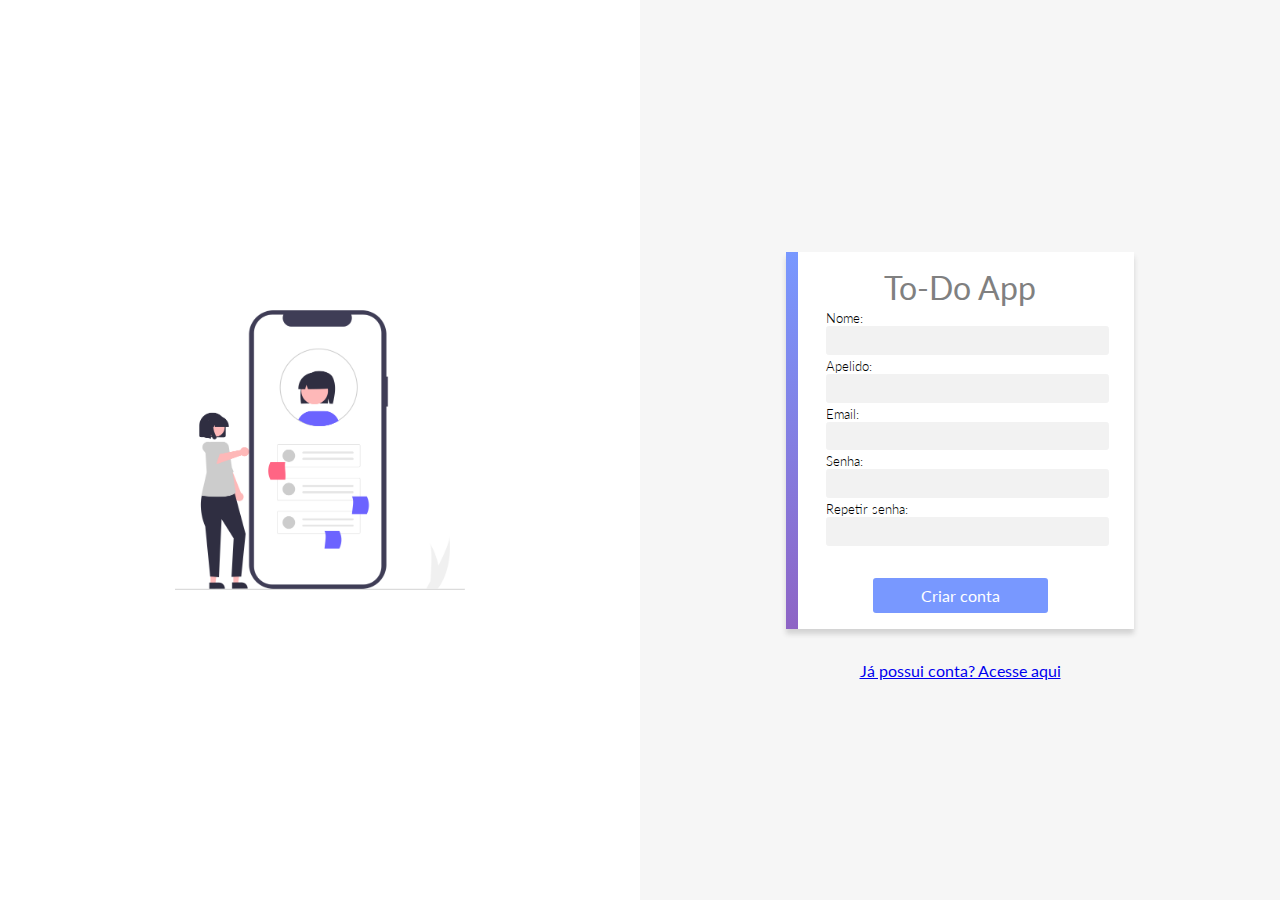
==== signup.html @ 38a7f014 "Ajuste nas tags do Index e signup" ====
<!DOCTYPE html>
<html lang="pt-BR">

<head>
  <meta charset="UTF-8">
  <meta http-equiv="X-UA-Compatible" content="IE=edge">
  <meta name="viewport" content="width=device-width, initial-scale=1.0">
  <link rel="stylesheet" href="styles/acesso.css">
  <title>To-Do App</title>
</head>

<body>

  <div class="left">
    <img src="./assets/pessoa-signup.png" alt="">
  </div>
  <div class="right">
    <form>
      <div class="form-header">
        <p>To-Do App</p>
      </div>

      <fieldset>
        <div class="campos">
          <label> Nome: </label>
          <input type="text">
          <small></small>
        </div>

        <div class="campos">
          <label> Apelido: </label>
          <input type="text">
          <small></small>
        </div>

        <div class="campos">
          <label> Email: </label>
          <input type="text">
          <small></small>
        </div>

        <div class="campos">
          <label> Senha: </label>
          <input type="password">
          <small></small>
        </div>

        <div class="campos">
          <label> Repetir senha: </label>
          <input type="password">
          <small></small>
        </div>
      </fieldset>

      <button id="botaoSignup">Criar conta</button>

    </form>
    
    <div class="ingressar">
      <a href="index.html">Já possui conta? Acesse aqui</a>
    </div>
  </div>

  <script src="./js/utils.js"></script>
  <script src="./js/signup.js"></script>
</body>

</html>
---- styles/acesso.css ----
@import url('./common.css');

body{
  display: flex;
}

h1 {
  color: rgb(116, 116, 116);
  font-weight: 300;
  margin: .5em 0;
}

form {
  position: relative;
  max-width: 26em;
  background-color: white;
  display: flex;
  align-items: center;
  flex-direction: column;
  margin: 2em auto;
  box-shadow: 0 5px 5px lightgrey;
  padding: 1em 2.5em;
  box-sizing: border-box;
}

form:after {
  position: absolute;
  content: '';
  width: .7em;
  height: 100%;
  top: 0;
  left: 0;
  background: linear-gradient(var(--primary), var(--secondary));
}

fieldset{
  border: none;
  padding: 0;
  margin: 0;
}

input {
  width: 100%;
  padding: .4em .5em;
  background-color: var(--app-grey);
  border: 1px solid var(--app-grey);
  border-radius: .2em;
}

input:focus {
  outline: none;
  border: 1px solid lightgrey;
}

label {
  width: 100%;
  font-weight: 300;
  margin-bottom: -.1em;
  margin-top: 1em;
  font-size: .8em;
}

button {
  padding: .5em 3em;
  background-color: var(--primary);
  color: white;
  margin-top: 2em;
  font-weight: 400;
  font-size: 1em;
}

.form-header {
  color: grey;
  font-size: 2em;
}
.ingressar{
  text-align: center;
}
.left{
  width: 50%;  
  background-color: white;
  text-align: center;
  display: flex;
  align-items: center;
  justify-content: center;
}
.left img{
  width:60%;
}
.right{
  width: 50%;
  display: flex;
  flex-direction: column;
  align-items: center;
  justify-content: center;
}
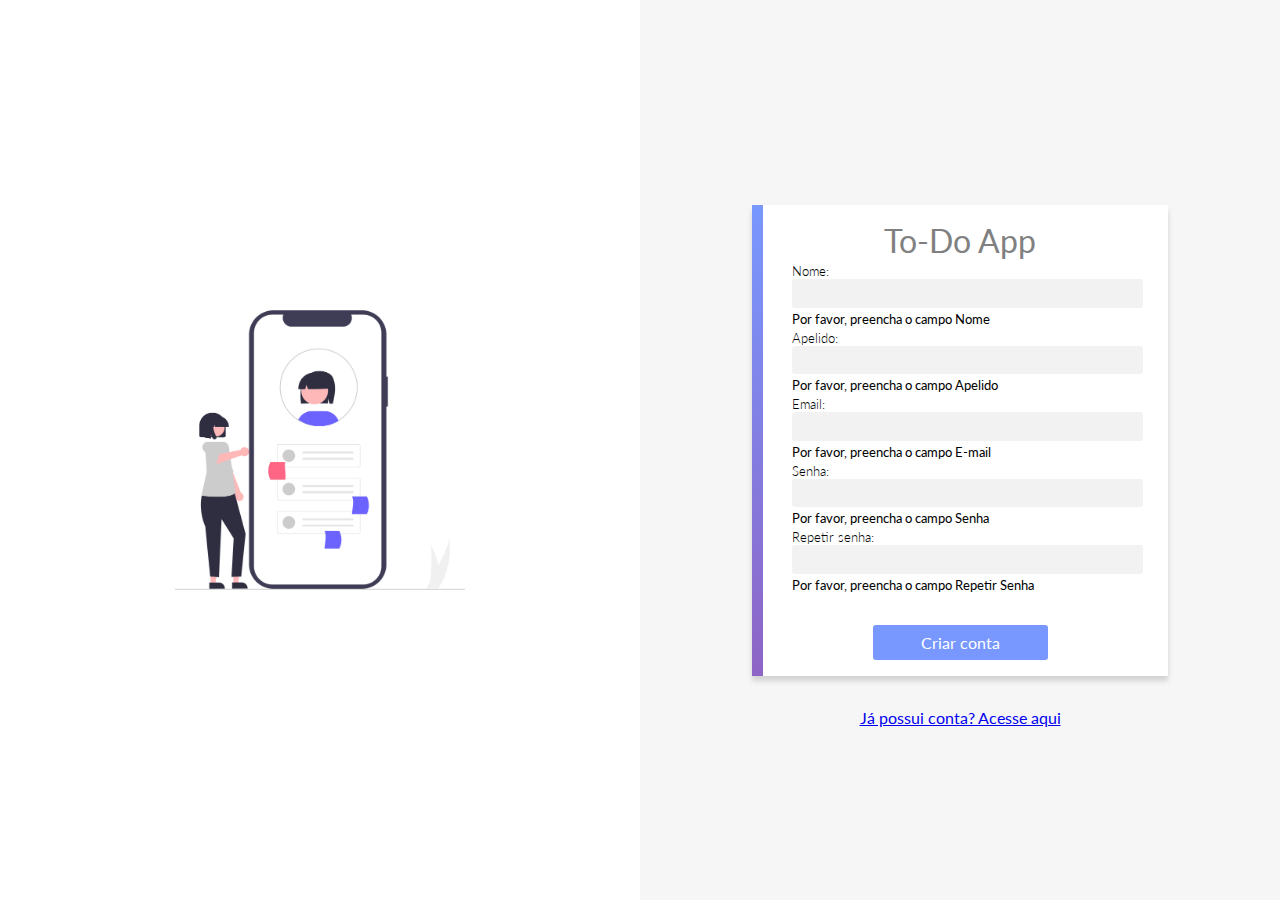
==== commit 8bc2543d: "signup" ====
--- a/signup.html
+++ b/signup.html
@@ -5,7 +5,7 @@
   <meta charset="UTF-8">
   <meta http-equiv="X-UA-Compatible" content="IE=edge">
   <meta name="viewport" content="width=device-width, initial-scale=1.0">
-  <link rel="stylesheet" href="styles/acesso.css">
+  <link rel="stylesheet" href="./styles/acesso.css">
   <title>To-Do App</title>
 </head>
 
@@ -23,32 +23,32 @@
       <fieldset>
         <div class="campos">
           <label> Nome: </label>
-          <input type="text">
-          <small></small>
+          <input type="text" name="nome" id="inputNome" required>
+          <small>Por favor, preencha o campo Nome</small>
         </div>
 
         <div class="campos">
           <label> Apelido: </label>
-          <input type="text">
-          <small></small>
+          <input type="text" name="apelido" id="inputApelido" required>
+          <small>Por favor, preencha o campo Apelido</small>
         </div>
 
         <div class="campos">
           <label> Email: </label>
-          <input type="text">
-          <small></small>
+          <input type="email"  name="email" id="inputEmail" required>
+          <small>Por favor, preencha o campo E-mail</small>
         </div>
 
         <div class="campos">
           <label> Senha: </label>
-          <input type="password">
-          <small></small>
+          <input type="password" name="senha" id="inputSenha" required minlength="3">
+          <small>Por favor, preencha o campo Senha</small>
         </div>
 
         <div class="campos">
           <label> Repetir senha: </label>
-          <input type="password">
-          <small></small>
+          <input type="password" name="confirmaSenha" id="inputConfirmaSenha" required>
+          <small>Por favor, preencha o campo Repetir Senha</small>
         </div>
       </fieldset>
 
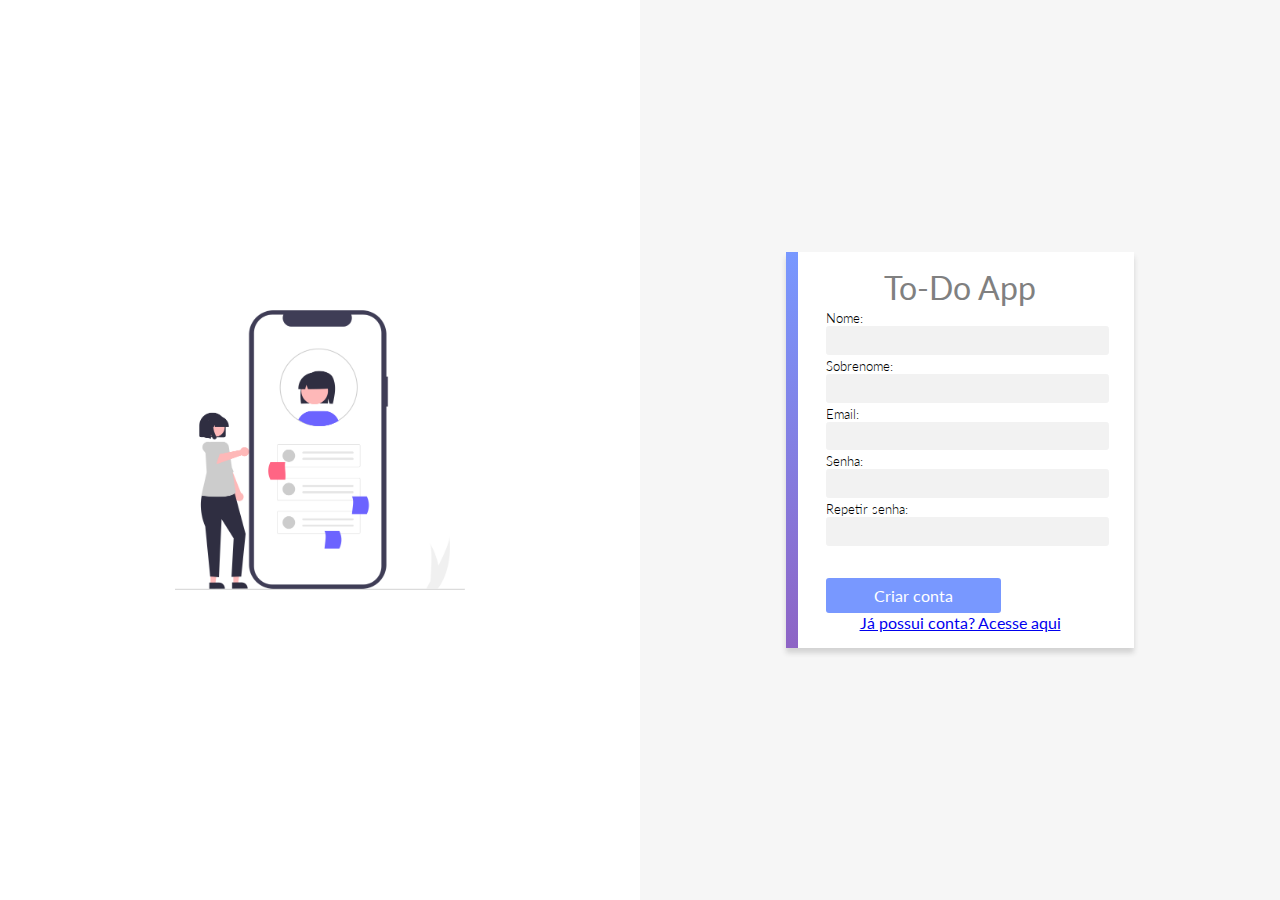
==== commit 77c8e325: "Códigos realizados até a aula 18 de Tasks" ====
--- a/signup.html
+++ b/signup.html
@@ -5,8 +5,14 @@
   <meta charset="UTF-8">
   <meta http-equiv="X-UA-Compatible" content="IE=edge">
   <meta name="viewport" content="width=device-width, initial-scale=1.0">
-  <link rel="stylesheet" href="./styles/acesso.css">
   <title>To-Do App</title>
+
+  <!-- ---------------- estilos compartilhados entre login e signup ---------------- -->
+  <link rel="stylesheet" href="styles/acesso.css">
+
+  <!-- ---------------------- lógica aplicada no registro -------------------- -->
+
+
 </head>
 
 <body>
@@ -23,46 +29,43 @@
       <fieldset>
         <div class="campos">
           <label> Nome: </label>
-          <input type="text" name="nome" id="inputNome" required>
+          <input type="text" name="nome" id="inputNome" required minlength="1">
           <small>Por favor, preencha o campo Nome</small>
         </div>
 
         <div class="campos">
-          <label> Apelido: </label>
-          <input type="text" name="apelido" id="inputApelido" required>
-          <small>Por favor, preencha o campo Apelido</small>
+          <label> Sobrenome: </label>
+          <input type="text" name="sobrenome" id="inputSobrenome" required minlength="3">
+          <small>Por favor, preencha o campo Sobrenome</small>
         </div>
 
         <div class="campos">
           <label> Email: </label>
-          <input type="email"  name="email" id="inputEmail" required>
+          <input type="email" name="email" id="inputEmail" required>
           <small>Por favor, preencha o campo E-mail</small>
         </div>
 
         <div class="campos">
           <label> Senha: </label>
-          <input type="password" name="senha" id="inputSenha" required minlength="3">
-          <small>Por favor, preencha o campo Senha</small>
+          <input type="password" name="senha" id="inputSenha" required minlength="8">
+          <small>A senha deve conter no mínimo 8 digítos</small>
         </div>
 
         <div class="campos">
           <label> Repetir senha: </label>
-          <input type="password" name="confirmaSenha" id="inputConfirmaSenha" required>
+          <input type="password" name="confirmarSenha" id="inputConfirmarSenha" required minlength="8">
           <small>Por favor, preencha o campo Repetir Senha</small>
         </div>
-      </fieldset>
 
-      <button id="botaoSignup">Criar conta</button>
+        <button type="submit" id="botaoSignUp">Criar conta</button>
 
     </form>
-    
     <div class="ingressar">
       <a href="index.html">Já possui conta? Acesse aqui</a>
     </div>
   </div>
-
-  <script src="./js/utils.js"></script>
-  <script src="./js/signup.js"></script>
+  <script src="./scripts/signup.js" type="module"></script>
+  <script src="./scripts/utils.js" type="module"></script>
 </body>
 
 </html>--- a/styles/acesso.css
+++ b/styles/acesso.css
@@ -33,11 +33,6 @@
   background: linear-gradient(var(--primary), var(--secondary));
 }
 
-fieldset{
-  border: none;
-  padding: 0;
-  margin: 0;
-}
 
 input {
   width: 100%;
@@ -93,4 +88,24 @@
   flex-direction: column;
   align-items: center;
   justify-content: center;
-}+}
+
+fieldset{
+  border: none;
+  padding: 0;
+  margin: 0;
+}
+
+.campos small {
+  color: red;
+  display: none;
+  font-size: 12px;
+}
+
+.campos.camposErro input {
+  border-color: red;
+}
+
+.campos.camposErro small {
+  display: block;
+}
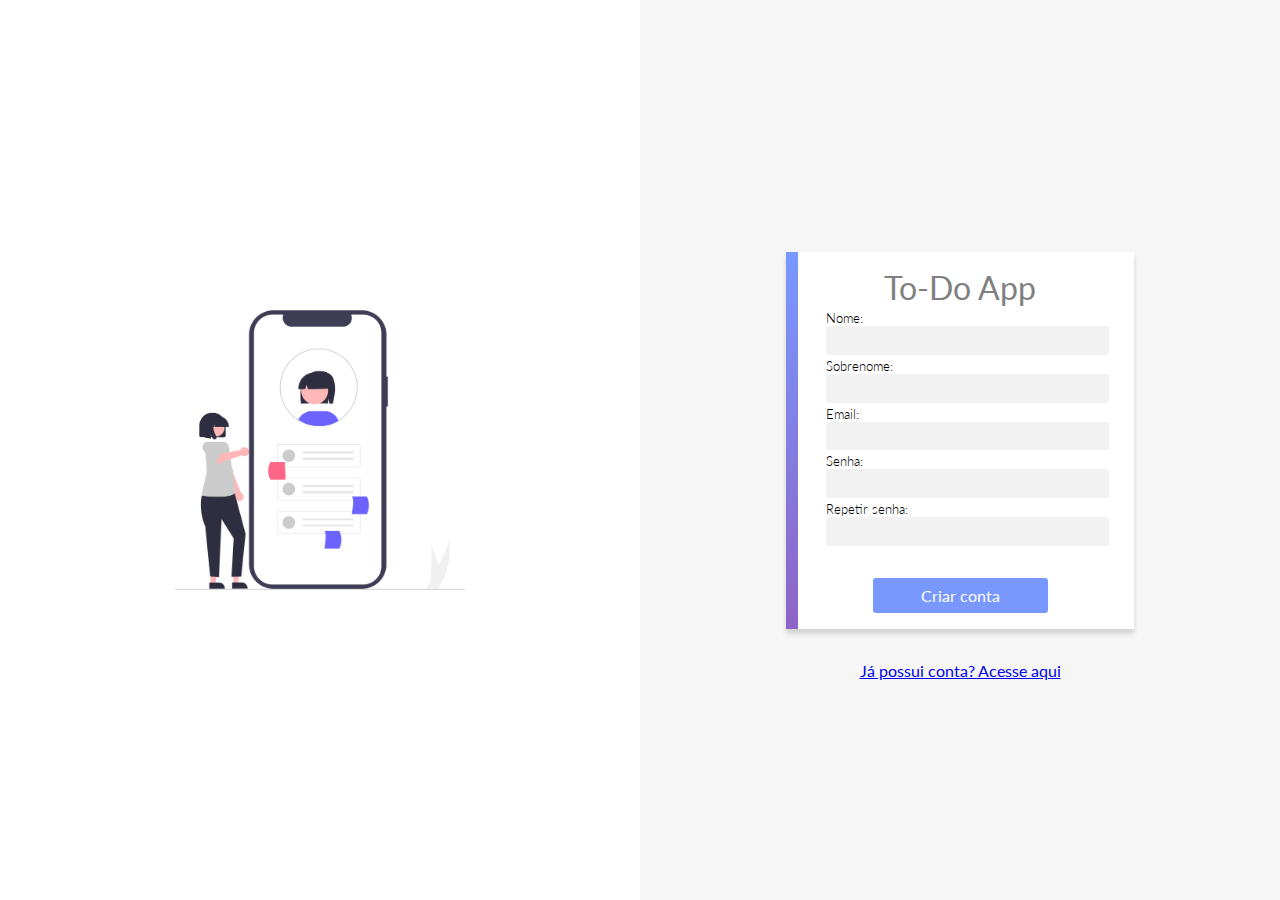
==== commit 5fb0454f: "Signup ok" ====
--- a/signup.html
+++ b/signup.html
@@ -5,14 +5,8 @@
   <meta charset="UTF-8">
   <meta http-equiv="X-UA-Compatible" content="IE=edge">
   <meta name="viewport" content="width=device-width, initial-scale=1.0">
+  <link rel="stylesheet" href="./styles/acesso.css">
   <title>To-Do App</title>
-
-  <!-- ---------------- estilos compartilhados entre login e signup ---------------- -->
-  <link rel="stylesheet" href="styles/acesso.css">
-
-  <!-- ---------------------- lógica aplicada no registro -------------------- -->
-
-
 </head>
 
 <body>
@@ -29,43 +23,46 @@
       <fieldset>
         <div class="campos">
           <label> Nome: </label>
-          <input type="text" name="nome" id="inputNome" required minlength="1">
+          <input type="text" name="nome" id="inputNome" required>
           <small>Por favor, preencha o campo Nome</small>
         </div>
 
         <div class="campos">
           <label> Sobrenome: </label>
-          <input type="text" name="sobrenome" id="inputSobrenome" required minlength="3">
+          <input type="text" name="sobrenome" id="inputSobrenome" required>
           <small>Por favor, preencha o campo Sobrenome</small>
         </div>
 
         <div class="campos">
           <label> Email: </label>
-          <input type="email" name="email" id="inputEmail" required>
+          <input type="email"  name="email" id="inputEmail" required>
           <small>Por favor, preencha o campo E-mail</small>
         </div>
 
         <div class="campos">
           <label> Senha: </label>
-          <input type="password" name="senha" id="inputSenha" required minlength="8">
-          <small>A senha deve conter no mínimo 8 digítos</small>
+          <input type="password" name="senha" id="inputSenha" required minlength="3">
+          <small>Por favor, preencha o campo Senha</small>
         </div>
 
         <div class="campos">
           <label> Repetir senha: </label>
-          <input type="password" name="confirmarSenha" id="inputConfirmarSenha" required minlength="8">
+          <input type="password" name="confirmaSenha" id="inputConfirmaSenha" required>
           <small>Por favor, preencha o campo Repetir Senha</small>
         </div>
+      </fieldset>
 
-        <button type="submit" id="botaoSignUp">Criar conta</button>
+      <button id="botaoSignup">Criar conta</button>
 
     </form>
+    
     <div class="ingressar">
       <a href="index.html">Já possui conta? Acesse aqui</a>
     </div>
   </div>
-  <script src="./scripts/signup.js" type="module"></script>
-  <script src="./scripts/utils.js" type="module"></script>
+
+  <script src="./js/utils.js"></script>
+  <script src="./js/signup.js"></script>
 </body>
 
 </html>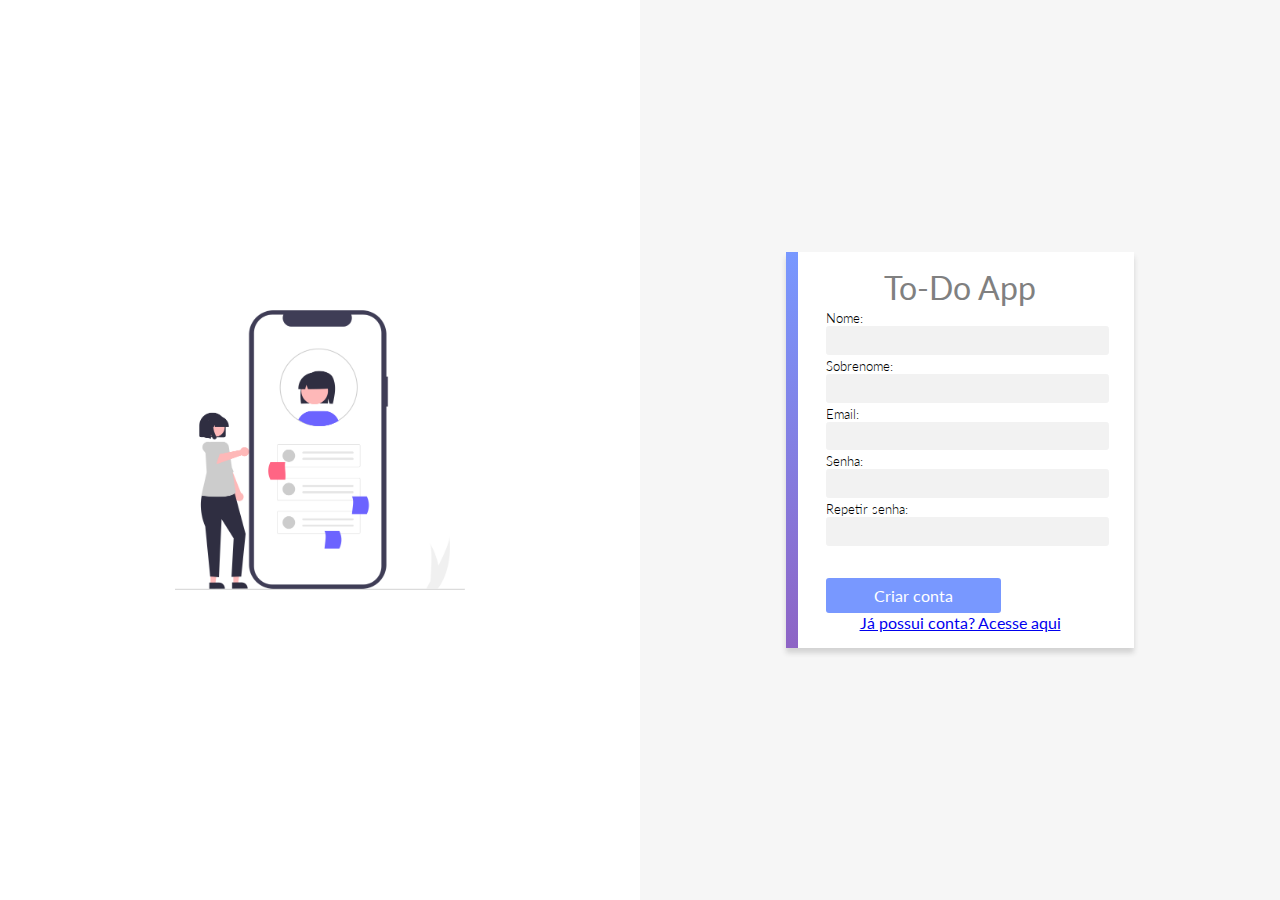
==== commit b42ace47: "Merge branch 'main' of https://github.com/beliciobcardoso/ToDo_Grupo3 into GuiMello" ====
--- a/signup.html
+++ b/signup.html
@@ -5,8 +5,14 @@
   <meta charset="UTF-8">
   <meta http-equiv="X-UA-Compatible" content="IE=edge">
   <meta name="viewport" content="width=device-width, initial-scale=1.0">
-  <link rel="stylesheet" href="./styles/acesso.css">
   <title>To-Do App</title>
+
+  <!-- ---------------- estilos compartilhados entre login e signup ---------------- -->
+  <link rel="stylesheet" href="styles/acesso.css">
+
+  <!-- ---------------------- lógica aplicada no registro -------------------- -->
+
+
 </head>
 
 <body>
@@ -23,46 +29,43 @@
       <fieldset>
         <div class="campos">
           <label> Nome: </label>
-          <input type="text" name="nome" id="inputNome" required>
+          <input type="text" name="nome" id="inputNome" required minlength="1">
           <small>Por favor, preencha o campo Nome</small>
         </div>
 
         <div class="campos">
           <label> Sobrenome: </label>
-          <input type="text" name="sobrenome" id="inputSobrenome" required>
+          <input type="text" name="sobrenome" id="inputSobrenome" required minlength="3">
           <small>Por favor, preencha o campo Sobrenome</small>
         </div>
 
         <div class="campos">
           <label> Email: </label>
-          <input type="email"  name="email" id="inputEmail" required>
+          <input type="email" name="email" id="inputEmail" required>
           <small>Por favor, preencha o campo E-mail</small>
         </div>
 
         <div class="campos">
           <label> Senha: </label>
-          <input type="password" name="senha" id="inputSenha" required minlength="3">
-          <small>Por favor, preencha o campo Senha</small>
+          <input type="password" name="senha" id="inputSenha" required minlength="8">
+          <small>A senha deve conter no mínimo 8 digítos</small>
         </div>
 
         <div class="campos">
           <label> Repetir senha: </label>
-          <input type="password" name="confirmaSenha" id="inputConfirmaSenha" required>
+          <input type="password" name="confirmarSenha" id="inputConfirmarSenha" required minlength="8">
           <small>Por favor, preencha o campo Repetir Senha</small>
         </div>
-      </fieldset>
 
-      <button id="botaoSignup">Criar conta</button>
+        <button type="submit" id="botaoSignUp">Criar conta</button>
 
     </form>
-    
     <div class="ingressar">
       <a href="index.html">Já possui conta? Acesse aqui</a>
     </div>
   </div>
-
-  <script src="./js/utils.js"></script>
-  <script src="./js/signup.js"></script>
+  <script src="./scripts/signup.js" type="module"></script>
+  <script src="./scripts/utils.js" type="module"></script>
 </body>
 
 </html>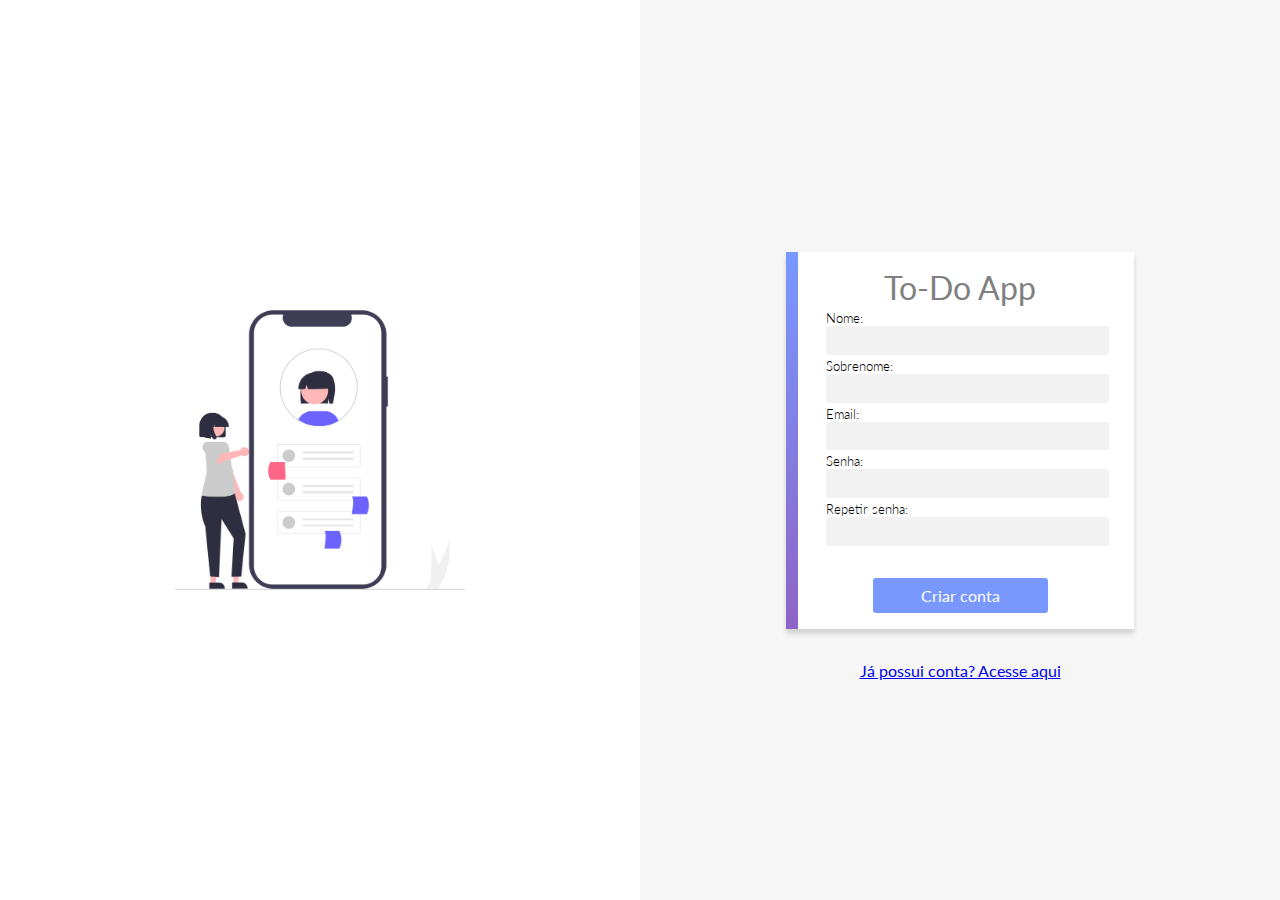
==== commit ae6a1b21: "ococo" ====
--- a/signup.html
+++ b/signup.html
@@ -1,71 +1,96 @@
 <!DOCTYPE html>
 <html lang="pt-BR">
+  <head>
+    <meta charset="UTF-8" />
+    <meta http-equiv="X-UA-Compatible" content="IE=edge" />
+    <meta name="viewport" content="width=device-width, initial-scale=1.0" />
+    <link rel="stylesheet" href="./styles/acesso.css" />
+    <title>To-Do App</title>
+  </head>
 
-<head>
-  <meta charset="UTF-8">
-  <meta http-equiv="X-UA-Compatible" content="IE=edge">
-  <meta name="viewport" content="width=device-width, initial-scale=1.0">
-  <title>To-Do App</title>
-
-  <!-- ---------------- estilos compartilhados entre login e signup ---------------- -->
-  <link rel="stylesheet" href="styles/acesso.css">
-
-  <!-- ---------------------- lógica aplicada no registro -------------------- -->
-
-
-</head>
-
-<body>
-
-  <div class="left">
-    <img src="./assets/pessoa-signup.png" alt="">
-  </div>
-  <div class="right">
-    <form>
-      <div class="form-header">
-        <p>To-Do App</p>
-      </div>
-
-      <fieldset>
-        <div class="campos">
-          <label> Nome: </label>
-          <input type="text" name="nome" id="inputNome" required minlength="1">
-          <small>Por favor, preencha o campo Nome</small>
+  <body>
+    <div class="left">
+      <img src="./assets/pessoa-signup.png" alt="" />
+    </div>
+    <div class="right">
+      <form>
+        <div class="form-header">
+          <p>To-Do App</p>
         </div>
 
-        <div class="campos">
-          <label> Sobrenome: </label>
-          <input type="text" name="sobrenome" id="inputSobrenome" required minlength="3">
-          <small>Por favor, preencha o campo Sobrenome</small>
-        </div>
+        <fieldset>
+          <div class="campos">
+            <label> Nome: </label>
+            <input
+              type="text"
+              name="nome"
+              id="inputNome"
+              minlength="5"
+              required
+            />
+            <small
+              >Por favor, preencha o campo Nome com no minimo 5
+              caracteres</small
+            >
+          </div>
 
-        <div class="campos">
-          <label> Email: </label>
-          <input type="email" name="email" id="inputEmail" required>
-          <small>Por favor, preencha o campo E-mail</small>
-        </div>
+          <div class="campos">
+            <label> Sobrenome: </label>
+            <input
+              type="text"
+              name="sobrenome"
+              id="inputSobrenome"
+              minlength="5"
+              required
+            />
+            <small
+              >Por favor, preencha o campo Sobrenome com no minimo 5
+              caracteres</small
+            >
+          </div>
 
-        <div class="campos">
-          <label> Senha: </label>
-          <input type="password" name="senha" id="inputSenha" required minlength="8">
-          <small>A senha deve conter no mínimo 8 digítos</small>
-        </div>
+          <div class="campos">
+            <label> Email: </label>
+            <input type="email" name="email" id="inputEmail" required />
+            <small>Por favor, preencha o campo E-mail corretamente</small>
+          </div>
 
-        <div class="campos">
-          <label> Repetir senha: </label>
-          <input type="password" name="confirmarSenha" id="inputConfirmarSenha" required minlength="8">
-          <small>Por favor, preencha o campo Repetir Senha</small>
-        </div>
+          <div class="campos">
+            <label> Senha: </label>
+            <input
+              type="password"
+              name="senha"
+              id="inputSenha"
+              required
+              minlength="6"
+            />
+            <small
+              >Por favor, preencha o campo Senha com no minimo 6
+              caracteres</small
+            >
+          </div>
 
-        <button type="submit" id="botaoSignUp">Criar conta</button>
+          <div class="campos">
+            <label> Repetir senha: </label>
+            <input
+              type="password"
+              name="confirmaSenha"
+              id="inputConfirmaSenha"
+              required
+            />
+            <small>Por favor, preencha o campo Repetir Senha</small>
+          </div>
+        </fieldset>
 
-    </form>
-    <div class="ingressar">
-      <a href="index.html">Já possui conta? Acesse aqui</a>
+        <button id="botaoSignup">Criar conta</button>
+      </form>
+
+      <div class="ingressar">
+        <a href="index.html">Já possui conta? Acesse aqui</a>
+      </div>
     </div>
-  </div>
-  <script src="./scripts/signup.js" type="module"></script>
-  <script src="./scripts/utils.js" type="module"></script>
-</body>
 
-</html>+    <script src="/js/utils.js" type="module"></script>
+    <script src="./js/signup.js" type="module"></script>
+  </body>
+</html>
--- a/styles/acesso.css
+++ b/styles/acesso.css
@@ -1,13 +1,13 @@
 @import url('./common.css');
 
-body{
+body {
   display: flex;
 }
 
 h1 {
   color: rgb(116, 116, 116);
   font-weight: 300;
-  margin: .5em 0;
+  margin: 0.5em 0;
 }
 
 form {
@@ -26,20 +26,25 @@
 form:after {
   position: absolute;
   content: '';
-  width: .7em;
+  width: 0.7em;
   height: 100%;
   top: 0;
   left: 0;
   background: linear-gradient(var(--primary), var(--secondary));
 }
 
+fieldset {
+  border: none;
+  padding: 0;
+  margin: 0;
+}
 
 input {
   width: 100%;
-  padding: .4em .5em;
+  padding: 0.4em 0.5em;
   background-color: var(--app-grey);
   border: 1px solid var(--app-grey);
-  border-radius: .2em;
+  border-radius: 0.2em;
 }
 
 input:focus {
@@ -50,13 +55,13 @@
 label {
   width: 100%;
   font-weight: 300;
-  margin-bottom: -.1em;
+  margin-bottom: -0.1em;
   margin-top: 1em;
-  font-size: .8em;
+  font-size: 0.8em;
 }
 
 button {
-  padding: .5em 3em;
+  padding: 0.5em 3em;
   background-color: var(--primary);
   color: white;
   margin-top: 2em;
@@ -68,32 +73,30 @@
   color: grey;
   font-size: 2em;
 }
-.ingressar{
+
+.ingressar {
   text-align: center;
 }
-.left{
-  width: 50%;  
+
+.left {
+  width: 50%;
   background-color: white;
   text-align: center;
   display: flex;
   align-items: center;
   justify-content: center;
 }
-.left img{
-  width:60%;
+
+.left img {
+  width: 60%;
 }
-.right{
+
+.right {
   width: 50%;
   display: flex;
   flex-direction: column;
   align-items: center;
   justify-content: center;
-}
-
-fieldset{
-  border: none;
-  padding: 0;
-  margin: 0;
 }
 
 .campos small {
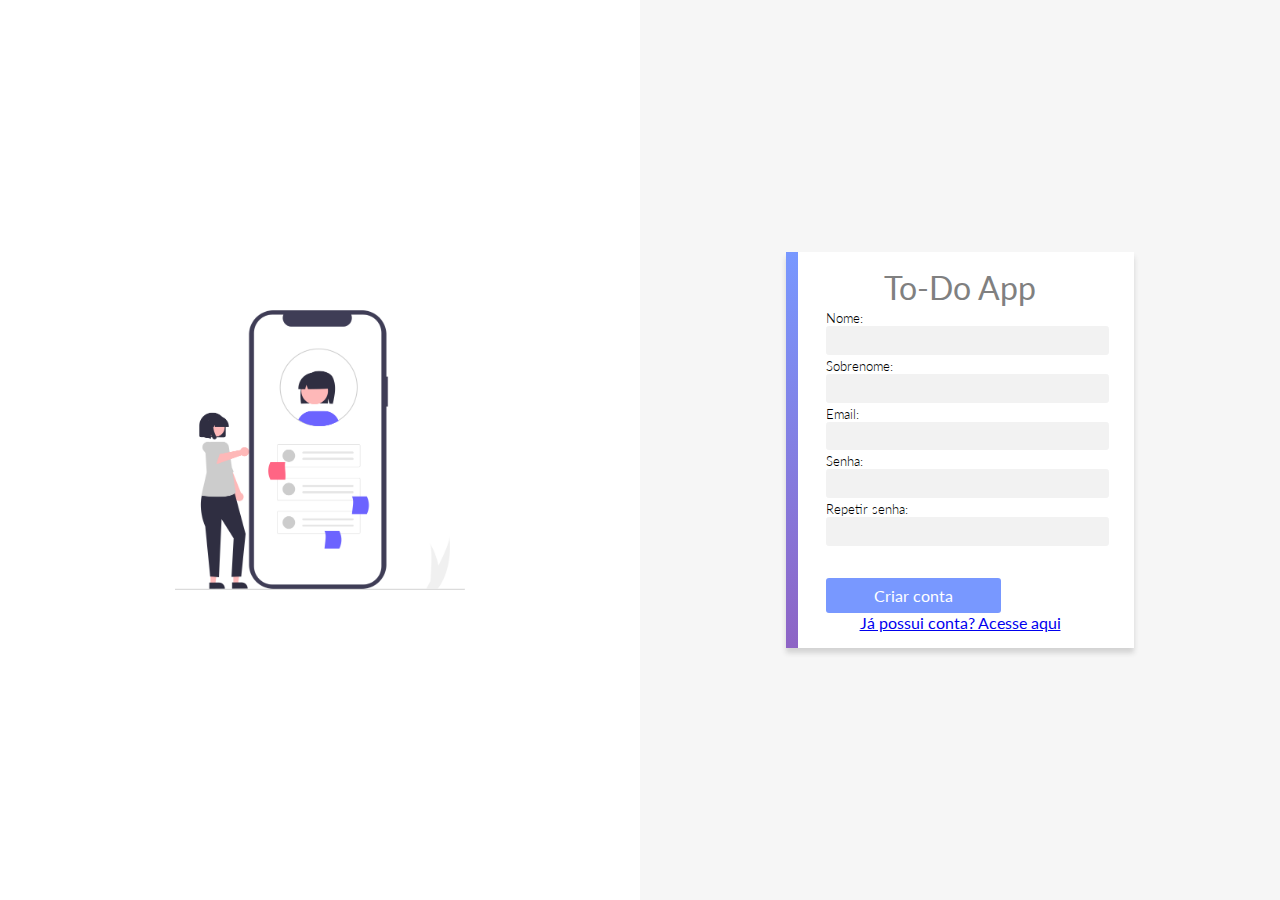
==== commit 152cc4f6: "Ajustes finais" ====
--- a/signup.html
+++ b/signup.html
@@ -1,96 +1,71 @@
 <!DOCTYPE html>
 <html lang="pt-BR">
-  <head>
-    <meta charset="UTF-8" />
-    <meta http-equiv="X-UA-Compatible" content="IE=edge" />
-    <meta name="viewport" content="width=device-width, initial-scale=1.0" />
-    <link rel="stylesheet" href="./styles/acesso.css" />
-    <title>To-Do App</title>
-  </head>
 
-  <body>
-    <div class="left">
-      <img src="./assets/pessoa-signup.png" alt="" />
-    </div>
-    <div class="right">
-      <form>
-        <div class="form-header">
-          <p>To-Do App</p>
+<head>
+  <meta charset="UTF-8">
+  <meta http-equiv="X-UA-Compatible" content="IE=edge">
+  <meta name="viewport" content="width=device-width, initial-scale=1.0">
+  <title>To-Do App</title>
+
+  <!-- ---------------- estilos compartilhados entre login e signup ---------------- -->
+  <link rel="stylesheet" href="styles/acesso.css">
+
+  <!-- ---------------------- lógica aplicada no registro -------------------- -->
+
+
+</head>
+
+<body>
+
+  <div class="left">
+    <img src="./assets/pessoa-signup.png" alt="">
+  </div>
+  <div class="right">
+    <form>
+      <div class="form-header">
+        <p>To-Do App</p>
+      </div>
+
+      <fieldset>
+        <div class="campos">
+          <label> Nome: </label>
+          <input type="text" name="nome" id="inputNome"  minlength="2" required>
+          <small>Por favor, preencha o campo Nome</small>
         </div>
 
-        <fieldset>
-          <div class="campos">
-            <label> Nome: </label>
-            <input
-              type="text"
-              name="nome"
-              id="inputNome"
-              minlength="5"
-              required
-            />
-            <small
-              >Por favor, preencha o campo Nome com no minimo 5
-              caracteres</small
-            >
-          </div>
+        <div class="campos">
+          <label> Sobrenome: </label>
+          <input type="text" name="sobrenome" id="inputSobrenome" required minlength="3">
+          <small>Por favor, preencha o campo Sobrenome</small>
+        </div>
 
-          <div class="campos">
-            <label> Sobrenome: </label>
-            <input
-              type="text"
-              name="sobrenome"
-              id="inputSobrenome"
-              minlength="5"
-              required
-            />
-            <small
-              >Por favor, preencha o campo Sobrenome com no minimo 5
-              caracteres</small
-            >
-          </div>
+        <div class="campos">
+          <label> Email: </label>
+          <input type="email" name="email" id="inputEmail" required>
+          <small>Por favor, preencha o campo E-mail</small>
+        </div>
 
-          <div class="campos">
-            <label> Email: </label>
-            <input type="email" name="email" id="inputEmail" required />
-            <small>Por favor, preencha o campo E-mail corretamente</small>
-          </div>
+        <div class="campos">
+          <label> Senha: </label>
+          <input type="password" name="senha" id="inputSenha" required minlength="8">
+          <small>A senha deve conter no mínimo 8 digítos</small>
+        </div>
 
-          <div class="campos">
-            <label> Senha: </label>
-            <input
-              type="password"
-              name="senha"
-              id="inputSenha"
-              required
-              minlength="6"
-            />
-            <small
-              >Por favor, preencha o campo Senha com no minimo 6
-              caracteres</small
-            >
-          </div>
+        <div class="campos">
+          <label> Repetir senha: </label>
+          <input type="password" name="confirmarSenha" id="inputConfirmarSenha" required minlength="8">
+          <small>Por favor, preencha o campo Repetir Senha</small>
+        </div>
 
-          <div class="campos">
-            <label> Repetir senha: </label>
-            <input
-              type="password"
-              name="confirmaSenha"
-              id="inputConfirmaSenha"
-              required
-            />
-            <small>Por favor, preencha o campo Repetir Senha</small>
-          </div>
-        </fieldset>
+        <button type="submit" id="botaoSignUp">Criar conta</button>
 
-        <button id="botaoSignup">Criar conta</button>
-      </form>
+    </form>
+    <div class="ingressar">
+      <a href="index.html">Já possui conta? Acesse aqui</a>
+    </div>
+  </div>
+  <script src="./scripts/signup.js" type="module"></script>
+  <script src="./scripts/utils.js" type="module"></script>
+</body>
 
-      <div class="ingressar">
-        <a href="index.html">Já possui conta? Acesse aqui</a>
-      </div>
-    </div>
-
-    <script src="/js/utils.js" type="module"></script>
-    <script src="./js/signup.js" type="module"></script>
-  </body>
-</html>
+</html>